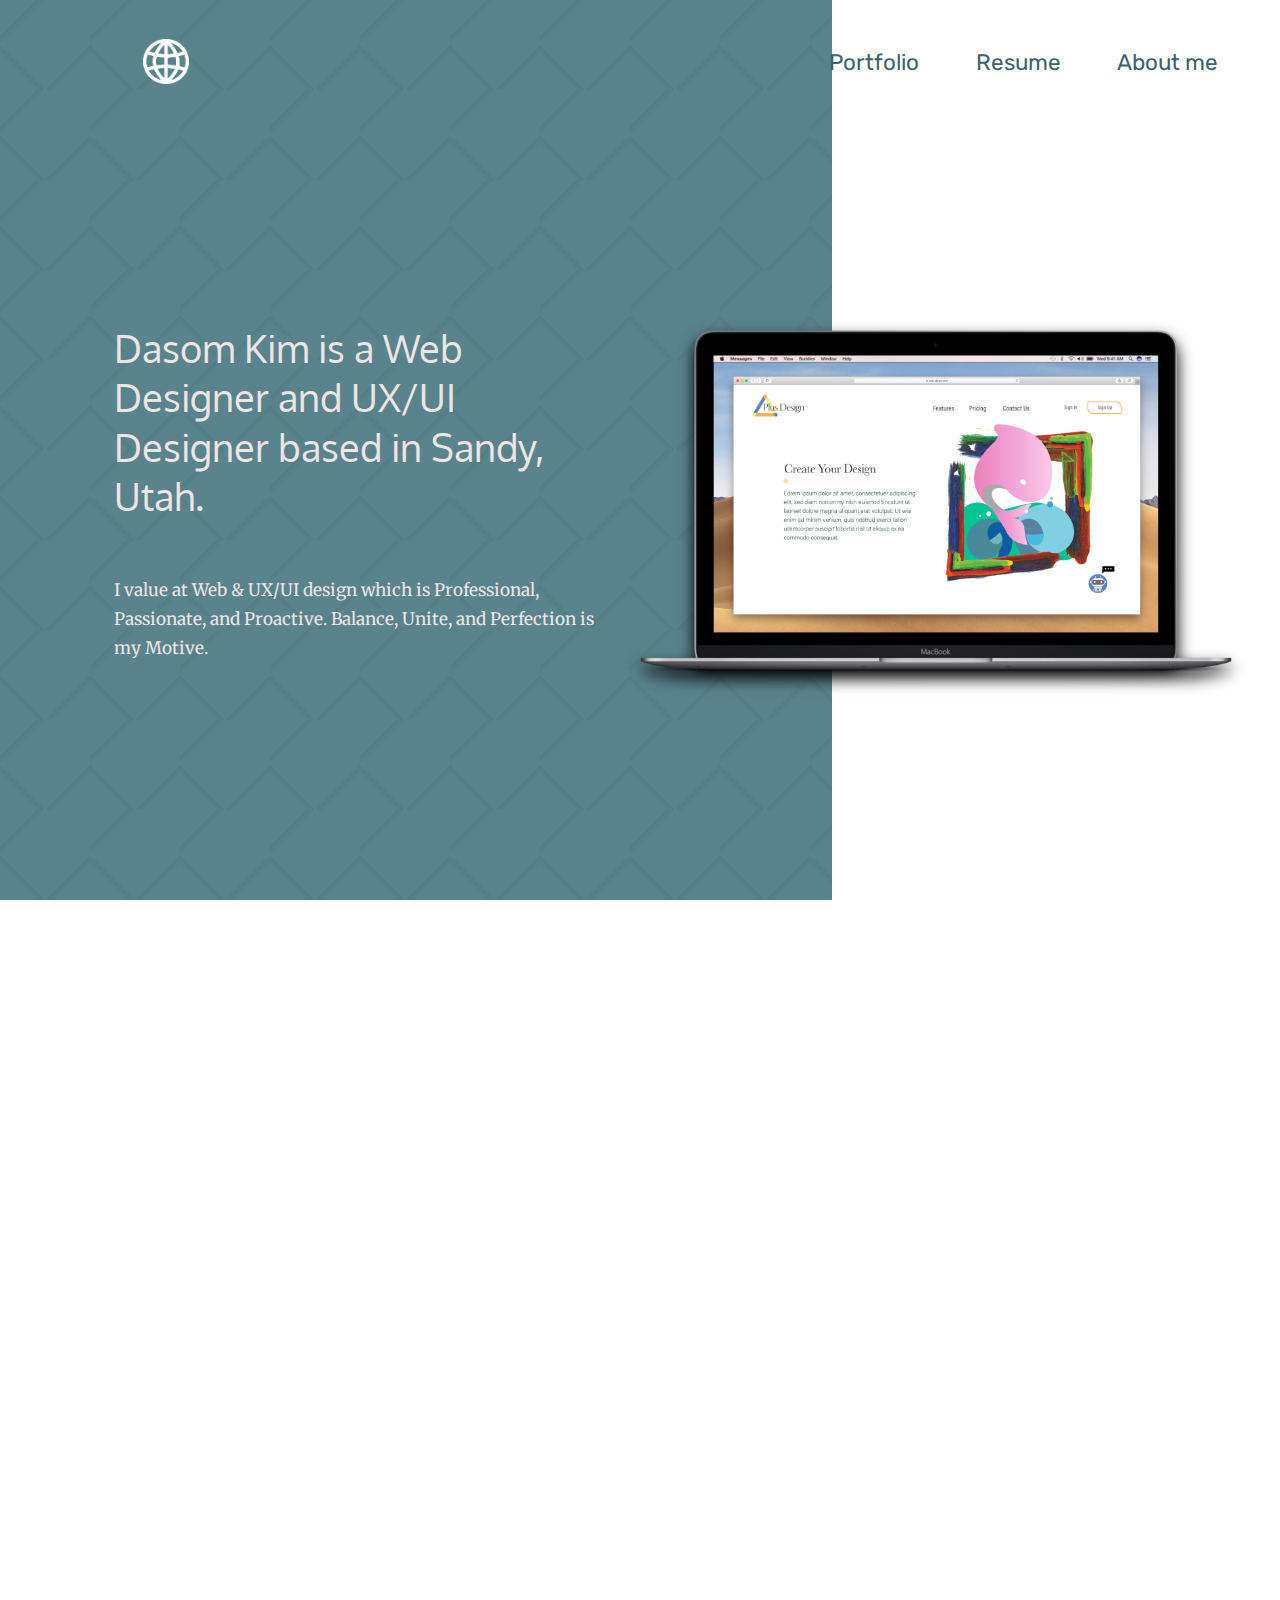
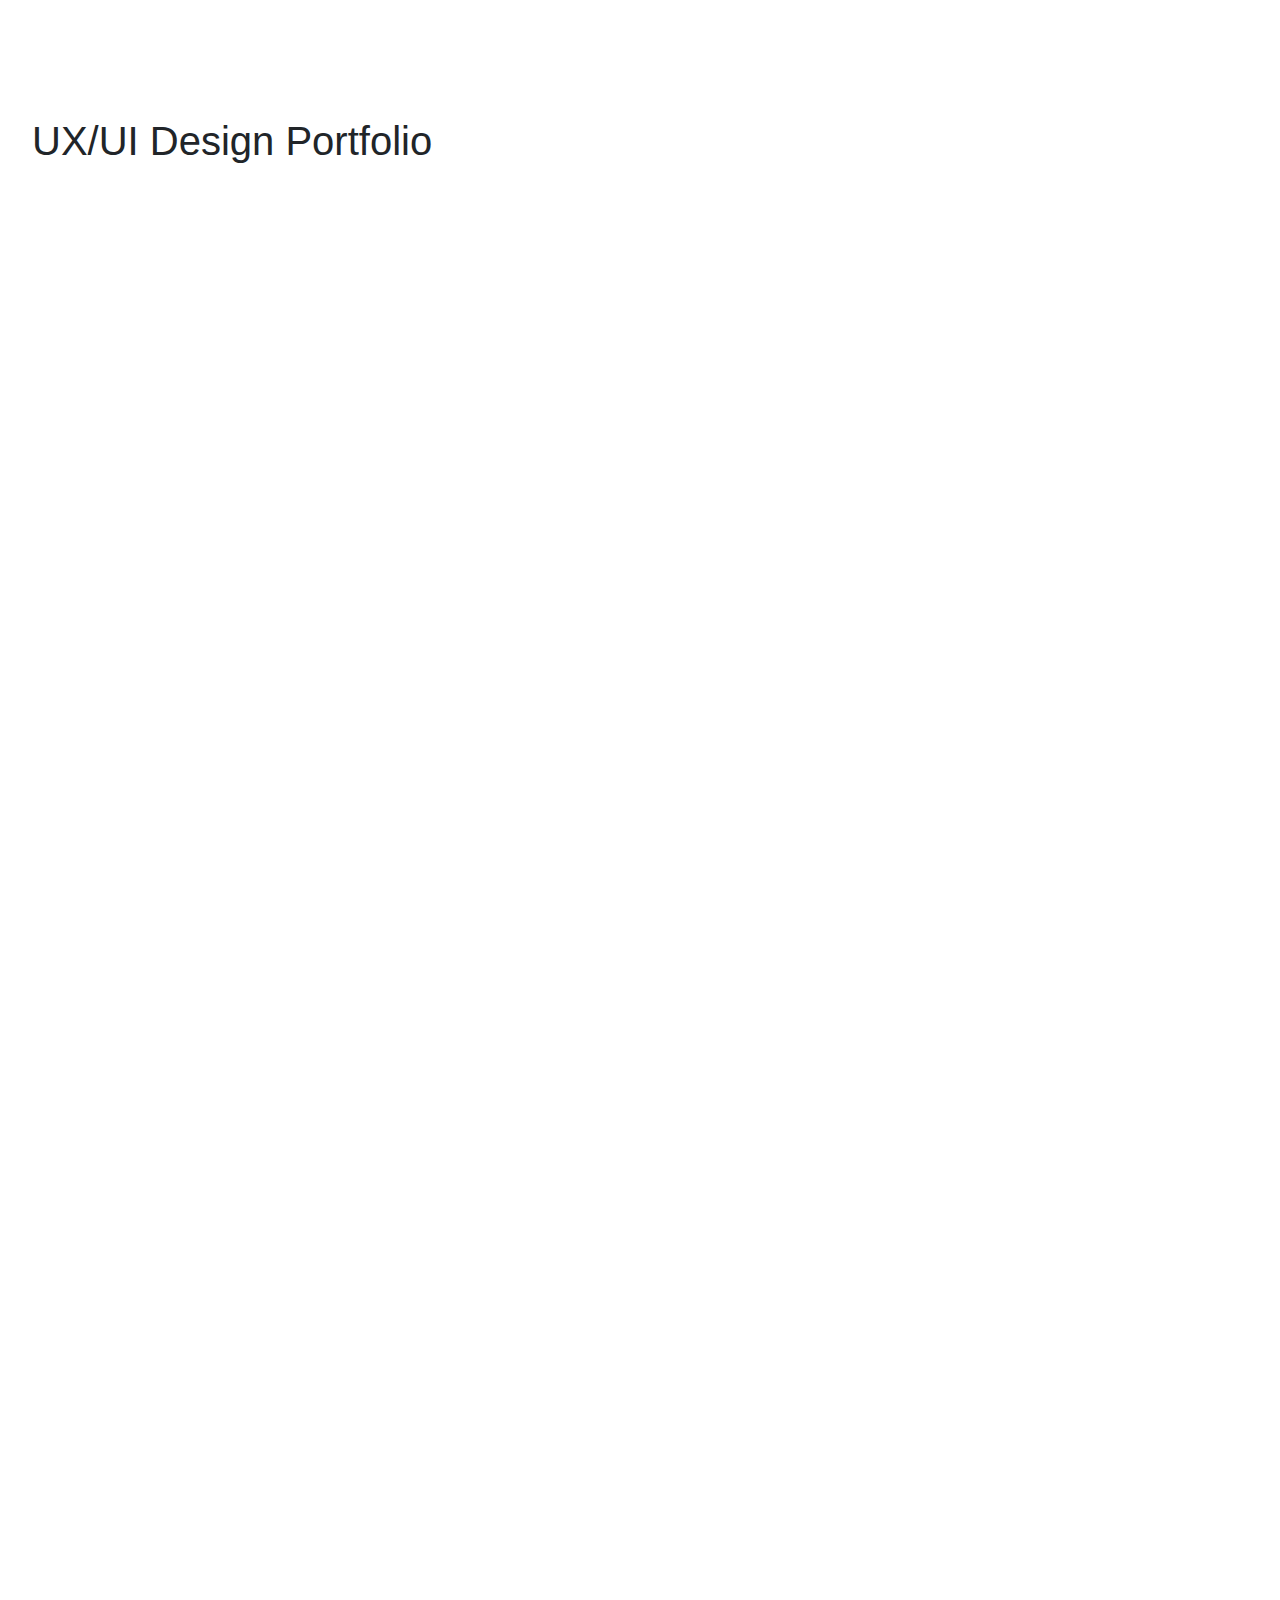
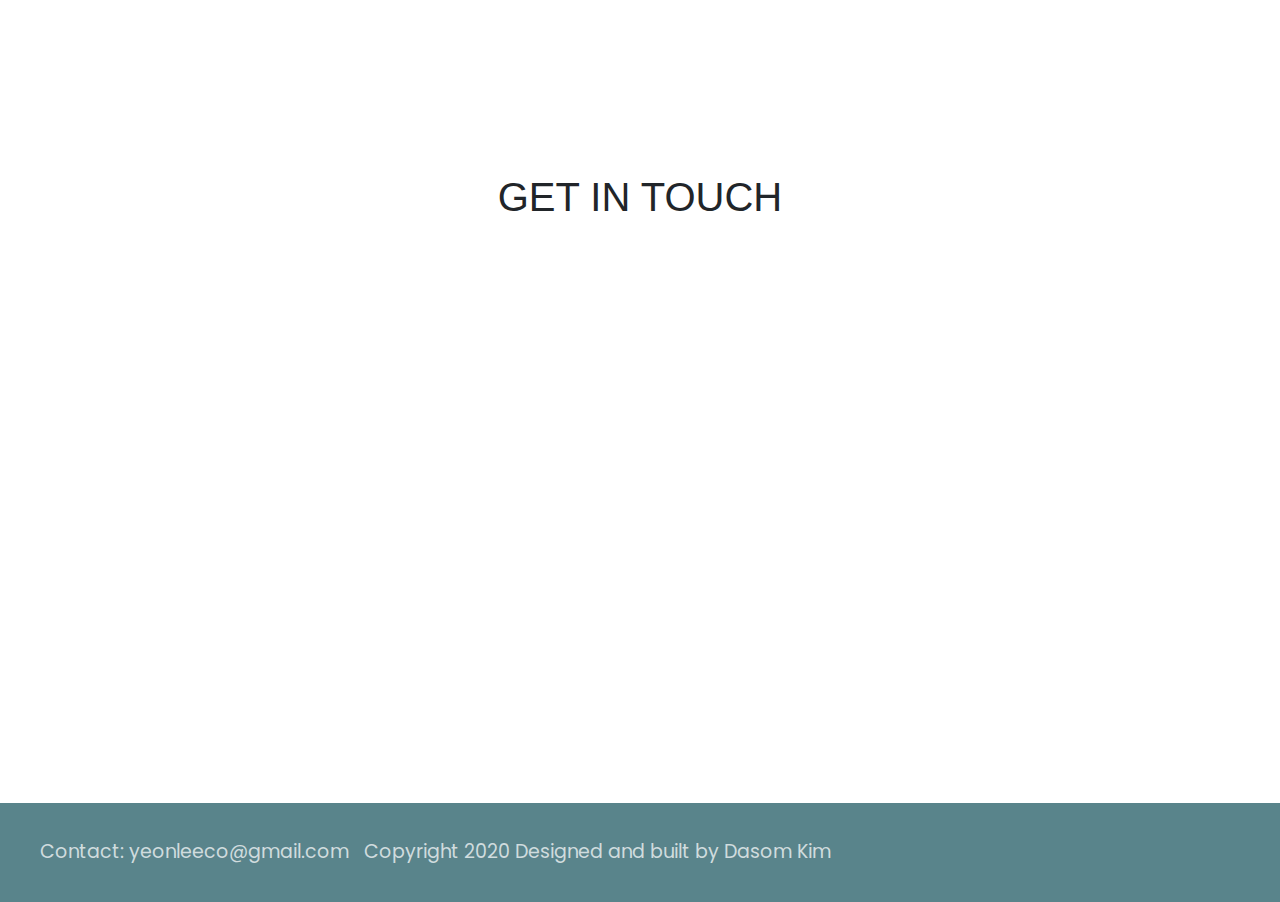
==== index.html @ 29799e65 "First Commit" ====
<!DOCTYPE html>
<html lang="en">

<head>
    <meta charset="UTF-8">
    <meta name="viewport" content="width=device-width, initial-scale=1.0">
    <meta name="author" content="Dasom Kim">
    <meta name="description" content="Dasom Kim's Portfolio Site">
    <title>UX/UI Dasom Kim</title>
    <link rel="stylesheet" href="https://stackpath.bootstrapcdn.com/bootstrap/4.5.2/css/bootstrap.min.css"
        integrity="sha384-JcKb8q3iqJ61gNV9KGb8thSsNjpSL0n8PARn9HuZOnIxN0hoP+VmmDGMN5t9UJ0Z" crossorigin="anonymous">
    <link href="/index.css" rel="stylesheet" media="screen" type="text/css">
    <link rel="stylesheet" href="https://unpkg.com/aos@next/dist/aos.css" />
</head>

<body>
    <header>
        <div class="container">
            <a class="navbar-brand hover-animation" href="/index.html">
                <img src="/images/logo.png" alt="logo" height="45" width="46" class="logo-front" />
                <img src="/images/logo2.png" alt="back logo" height="45" width="69" class="logo-back" /></a>
        </div>

        <nav class="navbar navbar-expand-lg">
            <ul>
                <li class="nav-item"><a class="nav-link" href="#project">Portfolio</a></li>
                <li class="nav-item"><a class="nav-link" href="/resume.html">Resume</a></li>
                <li class="nav-item"><a class="nav-link" href="#about_me">About me</a></li>
            </ul>
        </nav> 

    </header>
    <section class="presentation">
        <div class="introuction">
            <div class="intro-text">
                <h1>Dasom Kim is a Web Designer and UX/UI Designer based in Sandy, Utah.</h1>
                <p>I value at Web & UX/UI design which is Professional, Passionate, and Proactive.
                    Balance, Unite, and Perfection is my Motive. </p>
            </div>
        </div>
        <div class="image-box">
            <div class="content">
                <img src="images/final2.png" alt="UI image" class="computer_image" /></div>
        </div>

    </section>

    <div id="background"></div>

    <section id="about_me" data-aos="fade-down">
        <div class="dasom_image">
            <img src="/images/brushimage.png" alt="dasom illustrator" />
        </div>

        <div class="intro_self">
            <h1>THIS IS DASOM KIM</h1>

            <p>
                To shortly introduce myself, I am a skilled and results-driven individual
                who is able to function well in fastpace and deadline-driven environments.
                I have had the opportunities to create various designs such as magazine,
                book cover, icon set, app layout (UI Design), etc., and I have done my best
                to make all designs creative and innovative.<br><br>
                I am adept at working with all
                Adobe software tools, Illustrator, Photoshop, InDesign, XD, and Animate.
                On top of my experience, I worked as a UI Designer in the team which
                creates outdoor apps, and created an app design prototype to provide
                them with a design layout.
            </p>
        </div>
    </section>

    <div id="project">
        <h1>UX/UI Design Portfolio</h1>
        <section class="card" data-aos="fade-right">
            <img src="images/plant.png" alt="eco friendly" />
            <div>
                <h3>ECO FRIENDLY</h3>
                <p>Lorem ipsum dolor sit amet, consectetur adipiscing elit, sed do eiusmod tempor incididunt ut labore et dolore magna aliqua. Ut enim ad minim veniam, quis nostrud exercitation ullamco laboris nisi ut aliquip ex ea commodo consequat. Duis aute irure dolor in reprehenderit in voluptate velit esse cillum dolore eu fugiat nulla pariatur. Excepteur sint occaecat cupidatat non proident, sunt in culpa qui officia deserunt mollit anim id est laborum.</p>
                <a href="#" class="btn">See more</a>
            </div>
        </section>

        <section class="card" data-aos="fade-left">
            <img src="images/dolphine.png" alt="dolphine" />
            <div>
                <h3>Creative Project</h3>
                <p>Lorem ipsum dolor sit amet, consectetur adipiscing elit, sed do eiusmod tempor incididunt ut labore et dolore magna aliqua. Ut enim ad minim veniam, quis nostrud exercitation ullamco laboris nisi ut aliquip ex ea commodo consequat. Duis aute irure dolor in reprehenderit in voluptate velit esse cillum dolore eu fugiat nulla pariatur. Excepteur sint occaecat cupidatat non proident, sunt in culpa qui officia deserunt mollit anim id est laborum.</p>
                <a href="#" class="btn">See more</a>
            </div>
        </section>

        <section class="card" data-aos="fade-right">
            <img src="images/house.png" alt="house" />
            <div>
                <h3>Real Estate App Project</h3>
                <p>Lorem ipsum dolor sit amet, consectetur adipiscing elit, sed do eiusmod tempor incididunt ut labore et dolore magna aliqua. Ut enim ad minim veniam, quis nostrud exercitation ullamco laboris nisi ut aliquip ex ea commodo consequat. Duis aute irure dolor in reprehenderit in voluptate velit esse cillum dolore eu fugiat nulla pariatur. Excepteur sint occaecat cupidatat non proident, sunt in culpa qui officia deserunt mollit anim id est laborum.</p>
                <a href="#" class="btn">See more</a>
            </div>
        </section>
    </div>


    <section class="contact">
        <h1>GET IN TOUCH</h1>
    </section>






    <footer>
        <span>Contact: yeonleeco@gmail.com</span>
        <span>Copyright 2020 Designed and built by Dasom Kim</span>
    </footer>




    <!-- JS, Popper.js, and jQuery -->
    <script src="https://code.jquery.com/jquery-3.5.1.slim.min.js"
        integrity="sha384-DfXdz2htPH0lsSSs5nCTpuj/zy4C+OGpamoFVy38MVBnE+IbbVYUew+OrCXaRkfj" crossorigin="anonymous">
    </script>
    <script src="https://cdn.jsdelivr.net/npm/popper.js@1.16.1/dist/umd/popper.min.js"
        integrity="sha384-9/reFTGAW83EW2RDu2S0VKaIzap3H66lZH81PoYlFhbGU+6BZp6G7niu735Sk7lN" crossorigin="anonymous">
    </script>
    <script src="https://stackpath.bootstrapcdn.com/bootstrap/4.5.2/js/bootstrap.min.js"
        integrity="sha384-B4gt1jrGC7Jh4AgTPSdUtOBvfO8shuf57BaghqFfPlYxofvL8/KUEfYiJOMMV+rV" crossorigin="anonymous">
    </script>
    <script src="index.js">
    </script>
    <script src="https://unpkg.com/aos@next/dist/aos.js"></script>
    <script>
        AOS.init({
            offset: 300,
            duration: 1000
        });
    </script>
</body>

</html>
---- index.css ----
@import url('https://fonts.googleapis.com/css2?family=Rubik:wght@800&display=swap');
@import url('https://fonts.googleapis.com/css2?family=Poppins:wght@200&display=swap');
@import url('https://fonts.googleapis.com/css2?family=Merriweather:wght@300&display=swap');
@import url('https://fonts.googleapis.com/css2?family=Oxygen:wght@700&display=swap');
* {
    margin: 0;
    padding: 0;
    border: 0;
}

html {
    scroll-behavior: smooth;
  }

body {
    background-color: white;
}

#background {
    position: absolute;
    top: 0px;
    left: 0px;
    width: 65%;
    height: 100vh;
    background-color: #59848B;
    z-index: -1;
    background-image: linear-gradient(45deg, transparent 20%, rgba(0, 0, 0, 0.055) 25%, transparent 25%), 
    linear-gradient(-45deg, transparent 20%, rgba(0, 0, 0, 0.055) 25%, transparent 25%), 
    linear-gradient(-45deg, transparent 75%, rgba(0, 0, 0, 0.055) 80%, transparent 0);
    background-size: 90px 90px, 90px 90px;
}

/*#59848B;*/

/*nav*/
nav {
    float: right;
    margin: 20px;
    margin-top: 20px;
}


li {
    list-style-type: none;
    display: inline-block;
    font-family: 'Rubik', sans-serif;
    font-size: 1.4em;
    padding: 10px;
}

a:link,
a:visited,
a:active {
    color: #406268;
}

a:hover {
    color: #5ea4af;
}




/*logo animation*/
.container {
    perspective: 1;
    position: absolute;
    margin-left: 10vw;
    margin-top: 3.5vh;
}

.container:hover .hover-animation {
    transform: rotateY(180deg);
}

.hover-animation {
    transition: 1s;
    transform-style: preserve-3d;
    position: relative;
}

.logo-front,
.logo-back {
    backface-visibility: hidden;
    position: absolute;
    top: 0;
    left: 0;
}

.logo-front {
    background: no-repeat center;
    z-index: 2;
}

.logo-back {
    background: no-repeat center;
    transform: rotateY(180deg);
    left: -60px;
}

/*logo animation end*/
/*nav*/

 .presentation {
     display: flex;
     width: 90%;
     margin: auto;
     min-height: 80vh;
     align-items: center;
 }

 .introduction {
     flex: 1;
 }

 .intro-text h1 {
     font-size: 4.5vh;
     color: rgb(236, 229, 229);
     font-family: 'Oxygen', sans-serif;
     line-height: 1.5;
     animation: drop 0.5s ease;
     position: relative;
     left: 10vh;
    }

 .intro-text p {
     margin-top: 55px;
     font-size: 2.1vh;
     color: rgb(236, 229, 229);
     font-family: 'Merriweather', serif;
     line-height: 2.3;
     animation: drop 1.7s ease;
     position: relative;
     left: 10vh;
 }
 
 .content {
     flex: 1;
 }

 .content img {
     height: 65vh;
     filter: drop-shadow(0px 8px 8px black);
     animation: drop 2s ease;
     right: -8vh;
     position: relative;
     z-index: 2;
 }

 @keyframes drop {
     0% {
         opacity: 0;
         transform: translateY(-18px);
     }

     100% {
         opacity: 1;
         transform: translateY(0px);
     }
 }


/* about me section */
#about_me {
    display: flex;
    width: 85%;
    margin: auto;
    min-height: 70vh;
    align-items: center;
    position: relative;
    top: 8vh;
}

#about_me img {
    height: 50vh;
    position: relative;
    left: 5vh;
    margin-top: 10vh;
}

.intro_self {
    position: relative;
    left: 10vh;
    top: 55px;
}

.intro_self p {
    width: 70%;
    font-size: 1.4em;
}



/*Project Section*/
#project {
    position: relative;
    top: 25vh;
    margin: auto;
    overflow: auto;
    max-width: 1300px;
    padding: 0 2rem;
}

#project h1 {
    padding-bottom: 55px;
}

.card {
    display: grid;
    grid-template-columns: repeat(2, 1fr);
    margin-bottom: 3rem;
    background-color: white;
    border-style: none;
    box-shadow: 5px 8px 10px rgba(0, 0, 0, 0.171);
}

.card img {
    width: 100%;
}

.card h3 {
    margin-bottom: 2rem;
}

.card > div {
    padding: 2rem;
    text-align: center;
    margin-top: 55px;
}


.card:nth-child(odd) img {
    order: 2;
}

.btn {
    display: inline-block;
    background: #59848B;
    color: white;
    padding: 0.8rem 1.8rem;
    margin-top: 2rem;
    border-radius: 25px;
}

.btn:hover {
    opacity: 0.5;
    transition: .8s ease;
    color: white;
}

.btn:visited, .btn:active, .btn:link {
    color: white;
}


/*contact section*/
.contact {
    position: relative;
    top: 35vh;
    height: 80vh;
}

.contact h1 {
    text-align: center;
    
}


/*footer*/


footer {
    color: rgba(255, 255, 255, 0.726);
    padding: 35px;
    font-family: 'Poppins', sans-serif;
    font-size: 19px;
    width: 100%;
    background-color: #59848B;
    clear: both;
    margin-top: 25vh;
}

footer span {
    padding: 5px;
}









@media screen and (max-width: 820px) {
    .card {
        display: block;
    }
}




@media screen and (max-width: 1400px) and (min-width: 1350px)  {

    .content img {
        height: 50vh;
        right: -6.5vh;
    }
}

@media screen and (max-width: 1349px) and (min-width: 1025px)  {

    .intro-text h1 {
        font-size: 4.2vh;
        line-height: 1.3;
        left: 5.5vh;
       }
   
    .intro-text p {
        font-size: 1.9vh;
        line-height: 1.7;
        left: 5.5vh;
    }

    .content img {
        height: 45vh;
        right: -5.5vh;
    }
}

@media screen and (max-width: 1110px) {
    #background {
        width: 100%;
        height: 110vh;
    }

    a:link,
    a:visited,
    a:active {
        color: white;
}

#about_me {
    flex-direction: column;
    text-align: center;
    position: relative;
    top: 20vh;
}

#about_me img {
    left: 0;
    margin-top: 0;
}

.intro_self {
    left: 0;
    top: 0;
}

.intro_self p {
    width: 100%;
}

}



@media screen and (max-width: 1024px ) {
    .presentation {
        flex-direction: column;
    }
    .introuction {
        margin-top: 5vh;
        text-align: center;
    }
    .intro-text h1 {
        font-size: 35px;
        left: 0;
    }
    .intro-text p {
        font-size: 18px;
        left: 0;
    }

    .content img {
        height: 60vh;
        right: 0;
    }
 

    footer {
        text-align: center;
    }


}
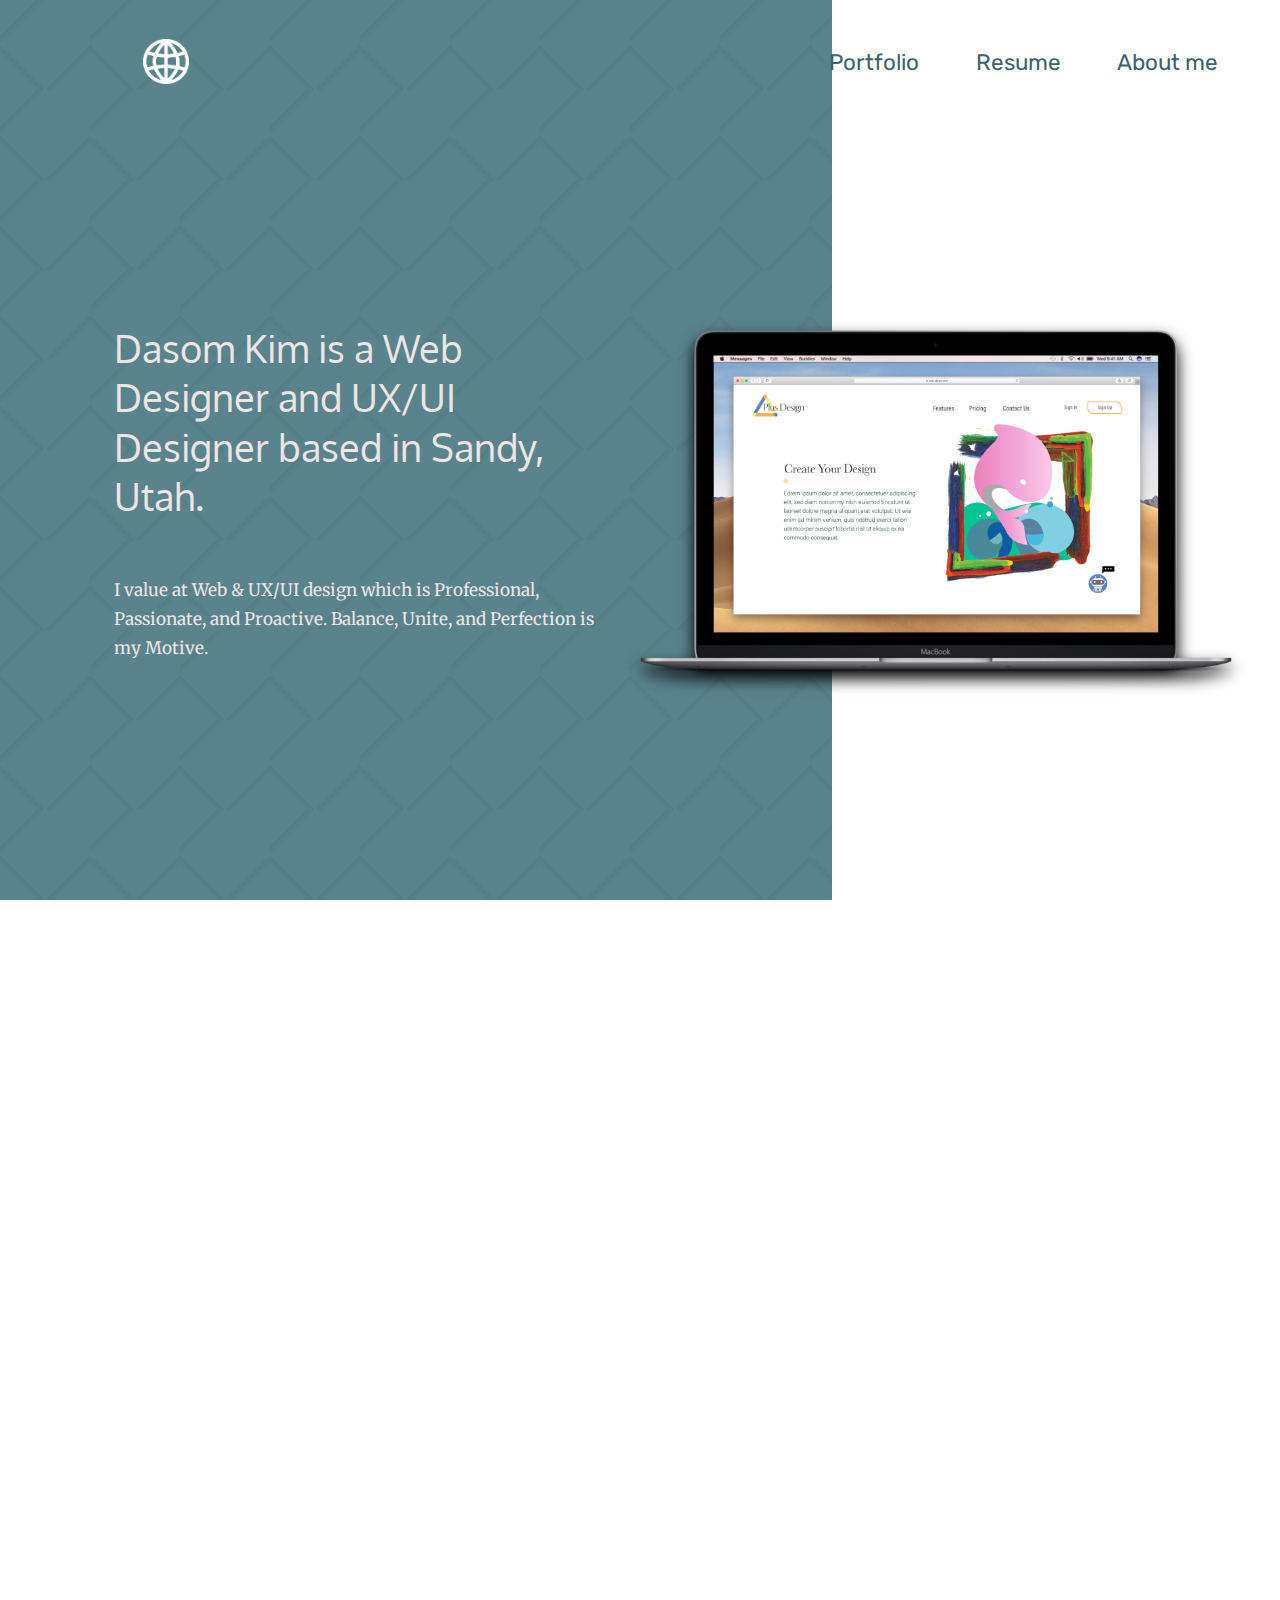
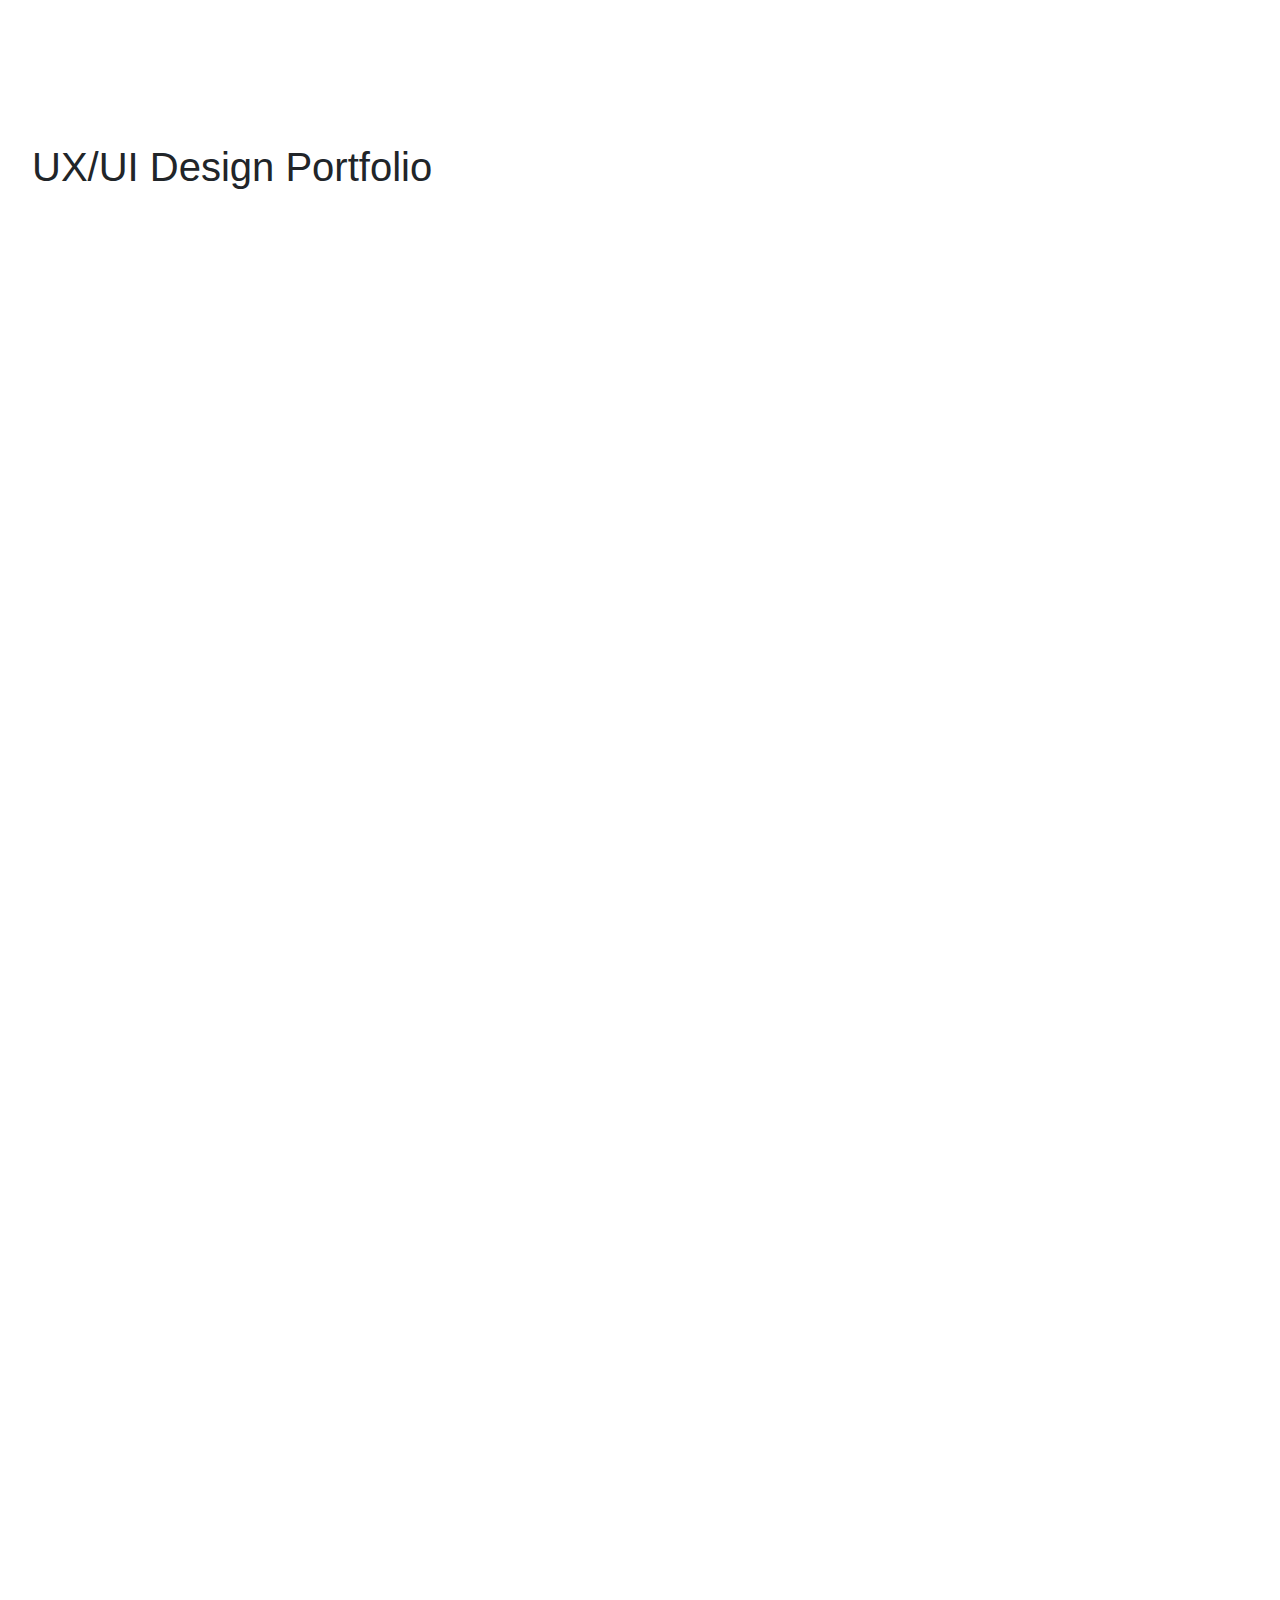
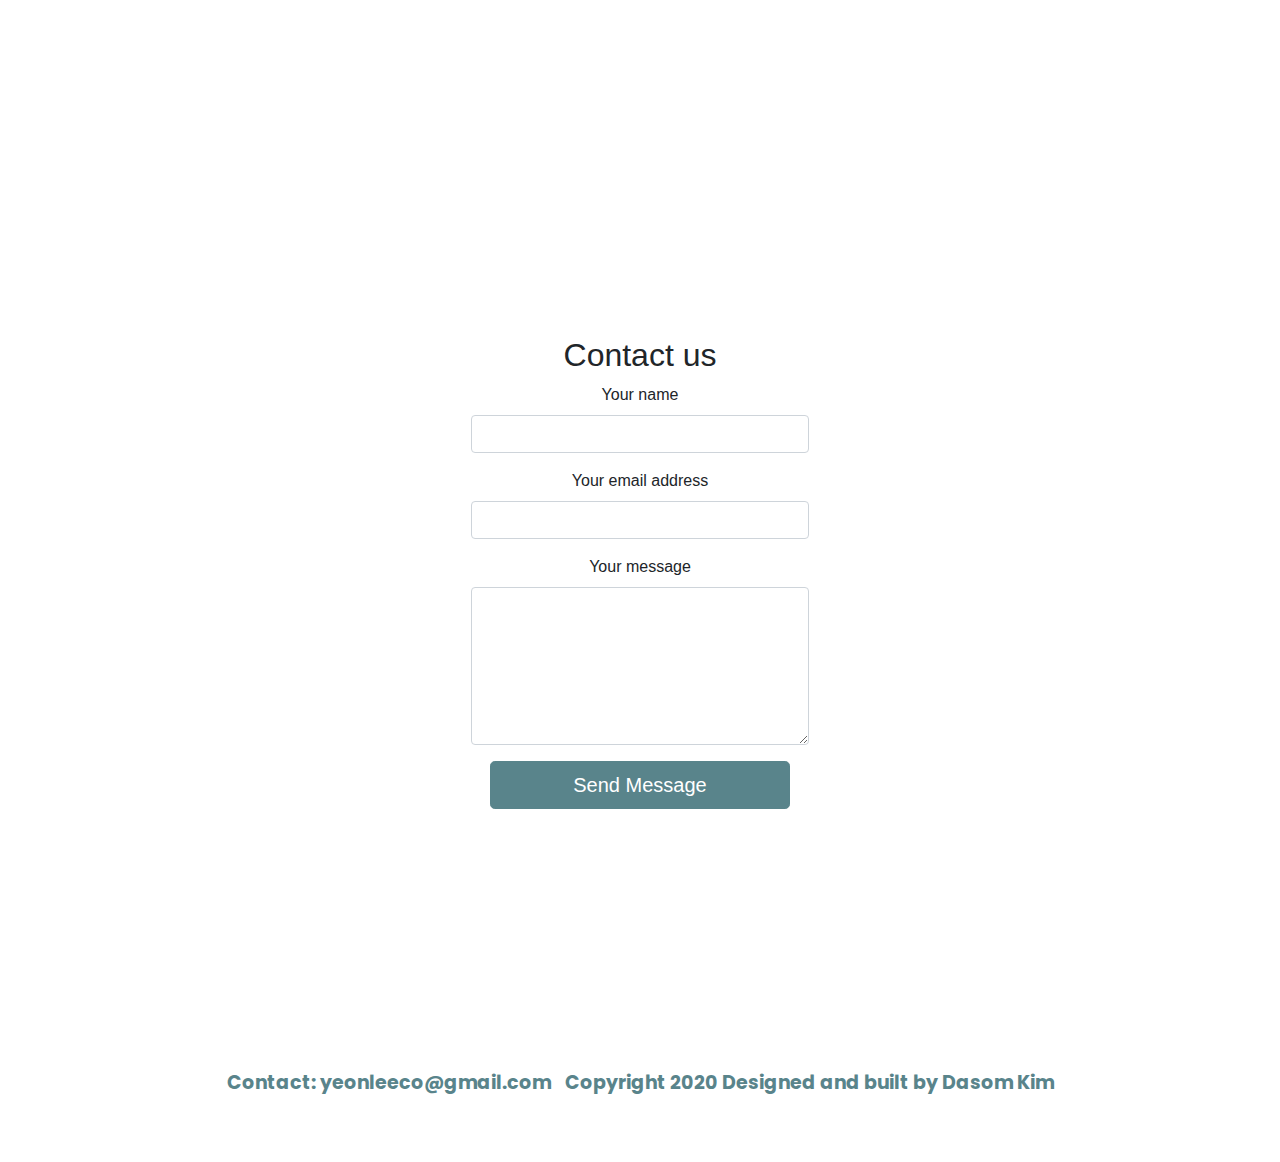
==== commit 0b4ad67f: "Gallery" ====
--- a/index.html
+++ b/index.html
@@ -9,16 +9,16 @@
     <title>UX/UI Dasom Kim</title>
     <link rel="stylesheet" href="https://stackpath.bootstrapcdn.com/bootstrap/4.5.2/css/bootstrap.min.css"
         integrity="sha384-JcKb8q3iqJ61gNV9KGb8thSsNjpSL0n8PARn9HuZOnIxN0hoP+VmmDGMN5t9UJ0Z" crossorigin="anonymous">
-    <link href="/index.css" rel="stylesheet" media="screen" type="text/css">
+    <link href="index.css" rel="stylesheet" media="screen" type="text/css">
     <link rel="stylesheet" href="https://unpkg.com/aos@next/dist/aos.css" />
 </head>
 
 <body>
     <header>
         <div class="container">
-            <a class="navbar-brand hover-animation" href="/index.html">
-                <img src="/images/logo.png" alt="logo" height="45" width="46" class="logo-front" />
-                <img src="/images/logo2.png" alt="back logo" height="45" width="69" class="logo-back" /></a>
+            <a class="navbar-brand hover-animation" href="index.html">
+                <img src="images/logo.png" alt="logo" height="45" width="46" class="logo-front" />
+                <img src="images/logo2.png" alt="back logo" height="45" width="69" class="logo-back" /></a>
         </div>
 
         <nav class="navbar navbar-expand-lg">
@@ -49,7 +49,7 @@
 
     <section id="about_me" data-aos="fade-down">
         <div class="dasom_image">
-            <img src="/images/brushimage.png" alt="dasom illustrator" />
+            <img src="images/brushimage.png" alt="dasom illustrator" />
         </div>
 
         <div class="intro_self">
@@ -72,40 +72,80 @@
 
     <div id="project">
         <h1>UX/UI Design Portfolio</h1>
-        <section class="card" data-aos="fade-right">
-            <img src="images/plant.png" alt="eco friendly" />
+        <section class="card card1" data-aos="fade-right">
+            <img src="images/mockupFirst.png" alt="real estate">
             <div>
-                <h3>ECO FRIENDLY</h3>
-                <p>Lorem ipsum dolor sit amet, consectetur adipiscing elit, sed do eiusmod tempor incididunt ut labore et dolore magna aliqua. Ut enim ad minim veniam, quis nostrud exercitation ullamco laboris nisi ut aliquip ex ea commodo consequat. Duis aute irure dolor in reprehenderit in voluptate velit esse cillum dolore eu fugiat nulla pariatur. Excepteur sint occaecat cupidatat non proident, sunt in culpa qui officia deserunt mollit anim id est laborum.</p>
-                <a href="#" class="btn">See more</a>
+                <h3>Real Estate App</h3>
+                <ul>
+                   <li>User Interface Design of House Rental App.</li><br>
+                   <li>Mobile Platform: iOS</li>
+                   <li>Includes icon set, home, search, bookmark, message, and account page. </li>
+                   <li><b>Adobe XD, Illustrator, Photoshop</b></li>
+                </ul>
+                <a href="/pages/realEstate.html" class="btn">See more</a>
             </div>
         </section>
 
         <section class="card" data-aos="fade-left">
             <img src="images/dolphine.png" alt="dolphine" />
             <div>
-                <h3>Creative Project</h3>
-                <p>Lorem ipsum dolor sit amet, consectetur adipiscing elit, sed do eiusmod tempor incididunt ut labore et dolore magna aliqua. Ut enim ad minim veniam, quis nostrud exercitation ullamco laboris nisi ut aliquip ex ea commodo consequat. Duis aute irure dolor in reprehenderit in voluptate velit esse cillum dolore eu fugiat nulla pariatur. Excepteur sint occaecat cupidatat non proident, sunt in culpa qui officia deserunt mollit anim id est laborum.</p>
-                <a href="#" class="btn">See more</a>
+                <h3>Creative Software Website</h3>
+                <ul>
+                    <li>User Interface Design of Design software Website.</li>
+                    <li>Website Platform</li>
+                    <li>Includes Home, Chatbot Design, Features, and Pricing page</li>
+                    <li><b>Adobe XD, Illustrator</b></li>
+
+                </ul>
+                <a href="/pages/" class="btn">See more</a>
             </div>
         </section>
 
         <section class="card" data-aos="fade-right">
-            <img src="images/house.png" alt="house" />
+            <img src="images/graphicDesign/glass planet.png" alt="Gallery" />
             <div>
-                <h3>Real Estate App Project</h3>
-                <p>Lorem ipsum dolor sit amet, consectetur adipiscing elit, sed do eiusmod tempor incididunt ut labore et dolore magna aliqua. Ut enim ad minim veniam, quis nostrud exercitation ullamco laboris nisi ut aliquip ex ea commodo consequat. Duis aute irure dolor in reprehenderit in voluptate velit esse cillum dolore eu fugiat nulla pariatur. Excepteur sint occaecat cupidatat non proident, sunt in culpa qui officia deserunt mollit anim id est laborum.</p>
-                <a href="#" class="btn">See more</a>
+                <h3>Graphic Design Gallery</h3>
+                <ul>
+                    <li>Graphic Design works made in Adobe Illustrator and Photoshop.</li>
+                </ul>
+                <a href="/pages/gallery.html" class="btn">See more</a>
             </div>
         </section>
     </div>
 
+    <div class="fcf-body">
 
-    <section class="contact">
-        <h1>GET IN TOUCH</h1>
-    </section>
-
-
+        <div id="fcf-form">
+        <h2>Contact us</h2>
+    
+        <form id="fcf-form-id" class="fcf-form-class" method="post" action="contact-form-process.php">
+            
+            <div class="fcf-form-group">
+                <label for="Name" class="fcf-label">Your name</label>
+                <div class="fcf-input-group">
+                    <input type="text" id="Name" name="Name" class="fcf-form-control" required>
+                </div>
+            </div>
+    
+            <div class="fcf-form-group">
+                <label for="Email" class="fcf-label">Your email address</label>
+                <div class="fcf-input-group">
+                    <input type="email" id="Email" name="Email" class="fcf-form-control" required>
+                </div>
+            </div>
+    
+            <div class="fcf-form-group">
+                <label for="Message" class="fcf-label">Your message</label>
+                <div class="fcf-input-group">
+                    <textarea id="Message" name="Message" class="fcf-form-control" rows="6" maxlength="3000" required></textarea>
+                </div>
+            </div>
+    
+            <div class="fcf-form-group">
+                <button type="submit" id="fcf-button" class="fcf-btn fcf-btn-primary fcf-btn-lg fcf-btn-block">Send Message</button>
+            </div>  
+        </form>
+        </div>
 
 
 
--- a/index.css
+++ b/index.css
@@ -2,6 +2,9 @@
 @import url('https://fonts.googleapis.com/css2?family=Poppins:wght@200&display=swap');
 @import url('https://fonts.googleapis.com/css2?family=Merriweather:wght@300&display=swap');
 @import url('https://fonts.googleapis.com/css2?family=Oxygen:wght@700&display=swap');
+@import url('https://fonts.googleapis.com/css2?family=Montserrat&display=swap');
+
+
 * {
     margin: 0;
     padding: 0;
@@ -187,6 +190,7 @@
 .intro_self p {
     width: 70%;
     font-size: 1.4em;
+    margin-top: 55px;
 }
 
 
@@ -218,6 +222,7 @@
     width: 100%;
 }
 
+
 .card h3 {
     margin-bottom: 2rem;
 }
@@ -228,9 +233,18 @@
     margin-top: 55px;
 }
 
-
 .card:nth-child(odd) img {
     order: 2;
+}
+
+.card:nth-child(even) img {
+    width: 70%;
+    margin-left: 8vw;
+}
+
+.card li {
+    font-family: 'Montserrat', sans-serif;
+    font-size: 1.1em;
 }
 
 .btn {
@@ -254,28 +268,178 @@
 
 
 /*contact section*/
-.contact {
-    position: relative;
-    top: 35vh;
-    height: 80vh;
-}
-
-.contact h1 {
+
+#fcf-form {
+    display:block;
+}
+
+.fcf-body {
+    margin: 0 auto;
+    font-family: -apple-system, Arial, sans-serif;
+    font-size: 1rem;
+    font-weight: 400;
+    line-height: 1.5;
+    color: #212529;
     text-align: center;
-    
-}
-
-
+    background-color: #fff;
+    padding: 30px;
+    border-radius: 0.25rem;
+    max-width: 80%;
+    margin-top: 35vh;
+}
+
+.fcf-form-group {
+    margin-bottom: 1rem;
+}
+
+.fcf-input-group {
+    position: relative;
+    display: -ms-flexbox;
+    display: flex;
+    -ms-flex-wrap: wrap;
+    flex-wrap: wrap;
+    -ms-flex-align: stretch;
+    align-items: stretch;
+    width: 35%;
+    margin: 0 auto;
+}
+
+.fcf-form-control {
+    display: block;
+    width: 100%;
+    height: calc(1.5em + 0.75rem + 2px);
+    padding: 0.375rem 0.75rem;
+    font-size: 1rem;
+    font-weight: 400;
+    line-height: 1.5;
+    color: #495057;
+    background-color: #fff;
+    background-clip: padding-box;
+    border: 1px solid #ced4da;
+    outline: none;
+    border-radius: 0.25rem;
+    transition: border-color 0.15s ease-in-out, box-shadow 0.15s ease-in-out;
+}
+
+.fcf-form-control:focus {
+    border: 1px solid #313131;
+}
+
+select.fcf-form-control[size], select.fcf-form-control[multiple] {
+    height: auto;
+}
+
+textarea.fcf-form-control {
+    font-family: -apple-system, Arial, sans-serif;
+    height: auto;
+}
+
+label.fcf-label {
+    display: inline-block;
+    margin-bottom: 0.5rem;
+}
+
+.fcf-credit {
+    padding-top: 10px;
+    font-size: 0.9rem;
+    color: #545b62;
+}
+
+.fcf-credit a {
+    color: #545b62;
+    text-decoration: underline;
+}
+
+.fcf-credit a:hover {
+    color: #3c656b;
+    text-decoration: underline;
+}
+
+.fcf-btn {
+    display: inline-block;
+    font-weight: 400;
+    color: #212529;
+    text-align: center;
+    vertical-align: middle;
+    cursor: pointer;
+    -webkit-user-select: none;
+    -moz-user-select: none;
+    -ms-user-select: none;
+    user-select: none;
+    background-color: transparent;
+    border: 1px solid transparent;
+    padding: 0.375rem 0.75rem;
+    font-size: 1rem;
+    line-height: 1.5;
+    border-radius: 0.25rem;
+    transition: color 0.15s ease-in-out, background-color 0.15s ease-in-out, border-color 0.15s ease-in-out, box-shadow 0.15s ease-in-out;
+    margin: 0 auto;
+}
+
+@media (prefers-reduced-motion: reduce) {
+    .fcf-btn {
+        transition: none;
+    }
+}
+
+.fcf-btn:hover {
+    color: #212529;
+    text-decoration: none;
+}
+
+.fcf-btn:focus, .fcf-btn.focus {
+    outline: 0;
+    box-shadow: 0 0 0 0.2rem rgba(0, 123, 255, 0.25);
+}
+
+.fcf-btn-primary {
+    color: #fff;
+    background-color:  #59848B;
+    border-color:  #59848B;
+}
+
+.fcf-btn-primary:hover {
+    color: #fff;
+    background-color: #3c656b;
+    border-color: #3c656b;
+}
+
+.fcf-btn-primary:focus, .fcf-btn-primary.focus {
+    color: #fff;
+    background-color: #59848B;
+    border-color: #59848B;
+    box-shadow: 0 0 0 0.2rem #59848B;
+}
+
+.fcf-btn-lg, .fcf-btn-group-lg>.fcf-btn {
+    padding: 0.5rem 1rem;
+    font-size: 1.25rem;
+    line-height: 1.5;
+    border-radius: 0.3rem;
+}
+
+.fcf-btn-block {
+    display: block;
+    width: 300px;
+}
+
+.fcf-btn-block+.fcf-btn-block {
+    margin-top: 0.5rem;
+}
+
+input[type="submit"].fcf-btn-block, input[type="reset"].fcf-btn-block, input[type="button"].fcf-btn-block {
+    width: 100%;
+}
 /*footer*/
 
 
 footer {
-    color: rgba(255, 255, 255, 0.726);
+    color: #59848B;
     padding: 35px;
     font-family: 'Poppins', sans-serif;
+    font-weight: bold;
     font-size: 19px;
     width: 100%;
-    background-color: #59848B;
     clear: both;
     margin-top: 25vh;
 }
@@ -283,6 +447,12 @@
 footer span {
     padding: 5px;
 }
+
+
+
+
+/*Real Estate*/
+
 
 
 
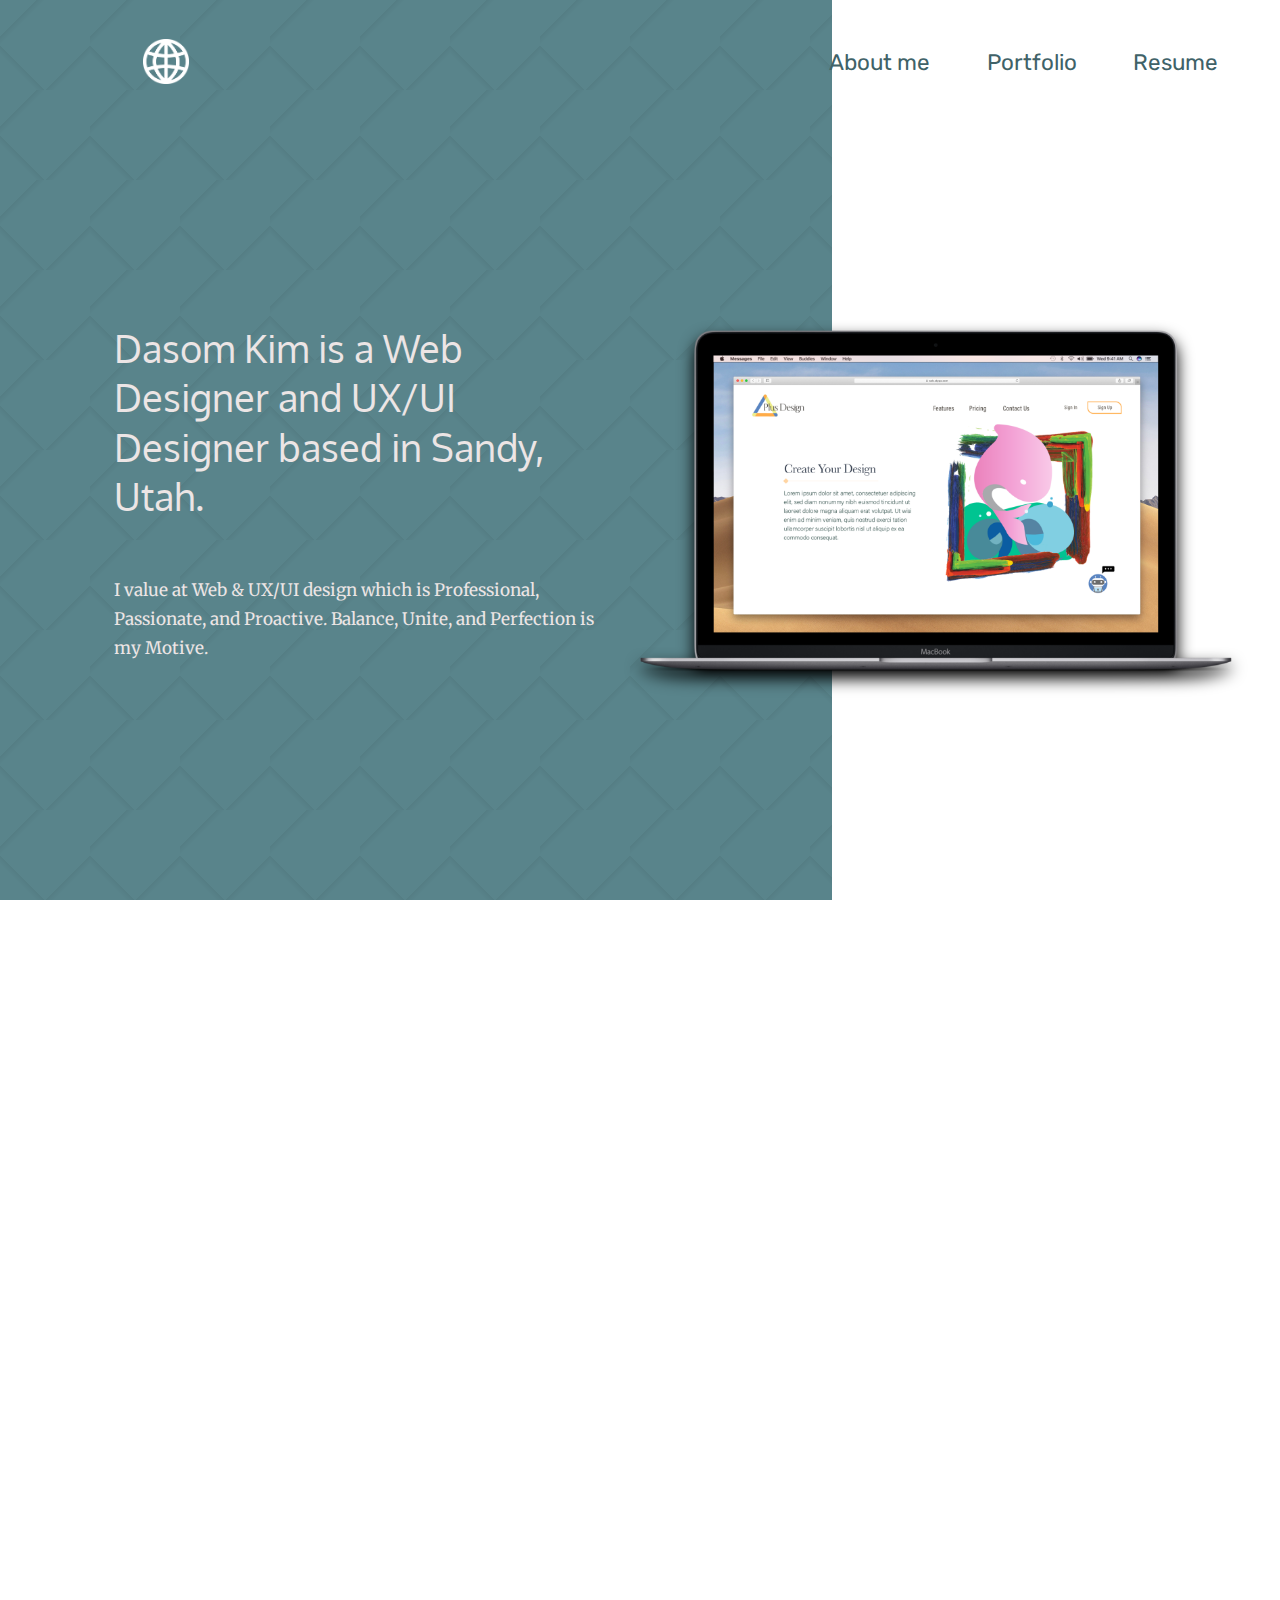
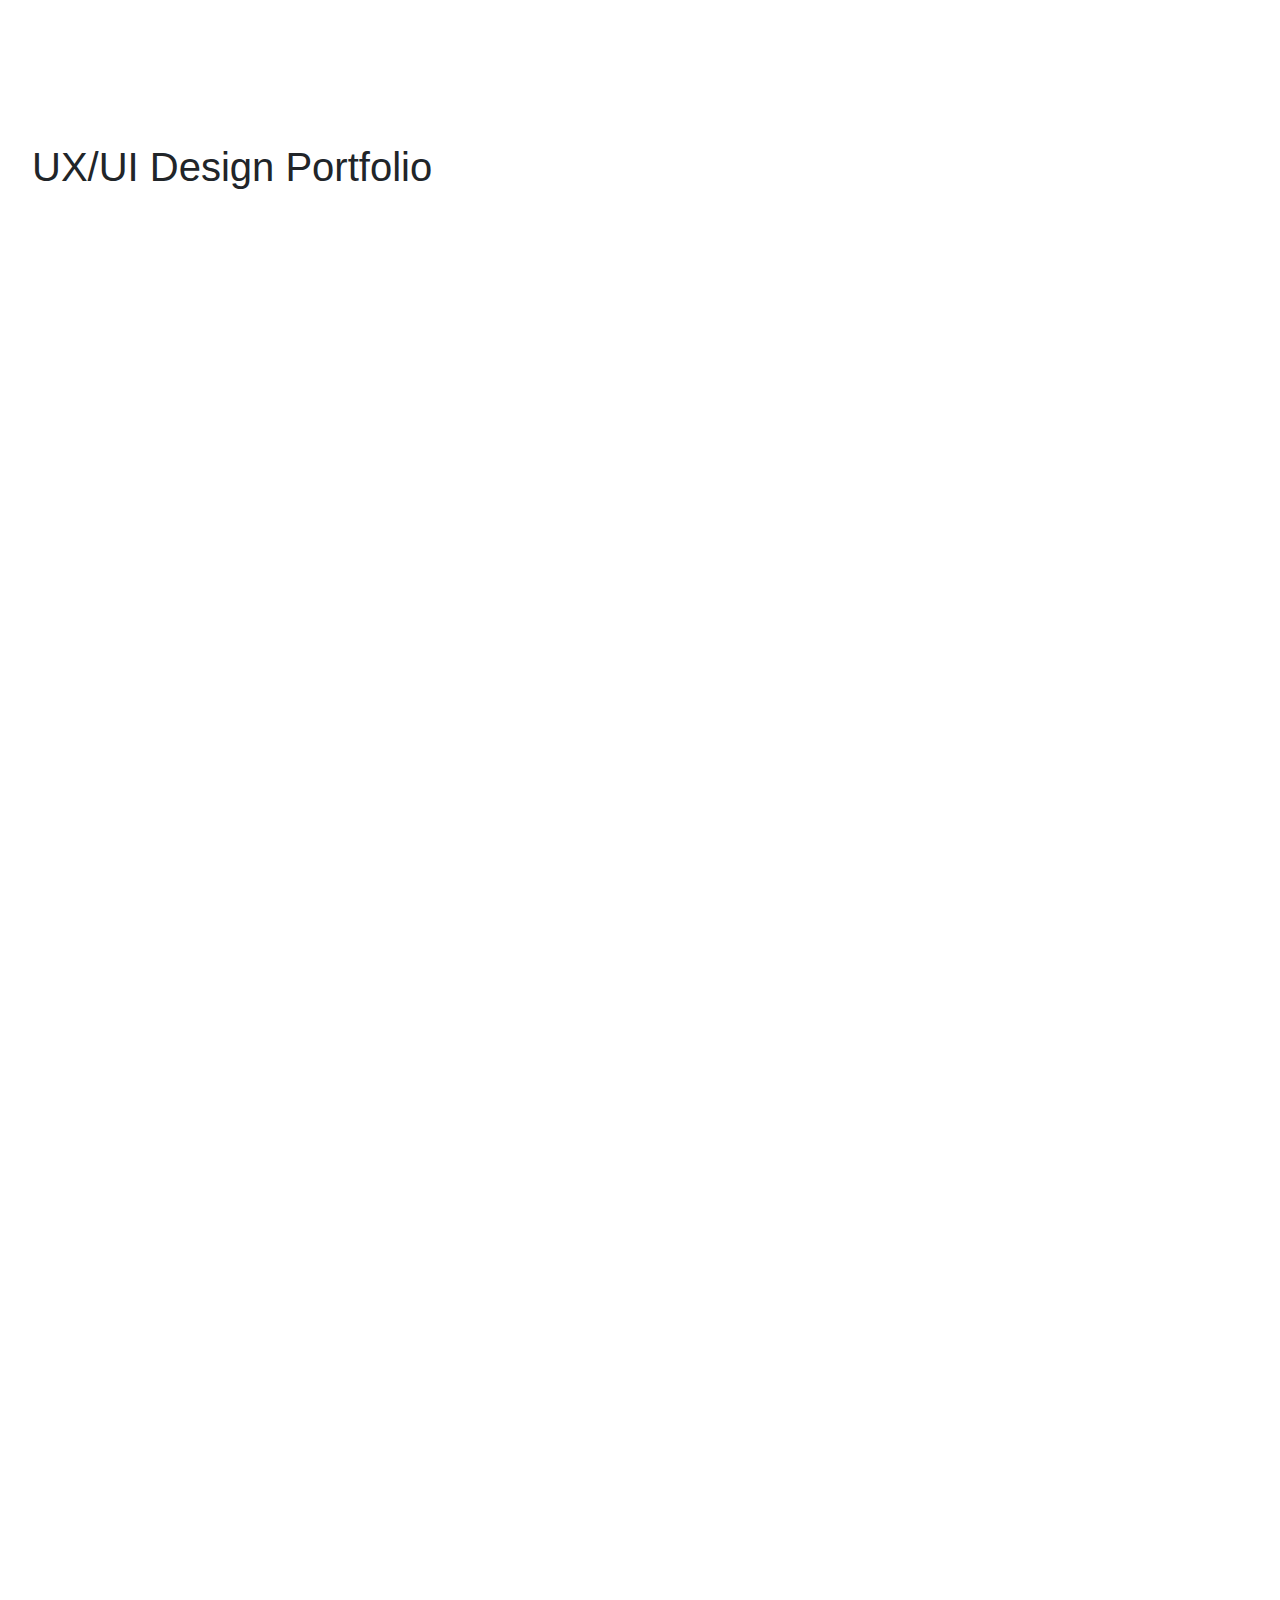
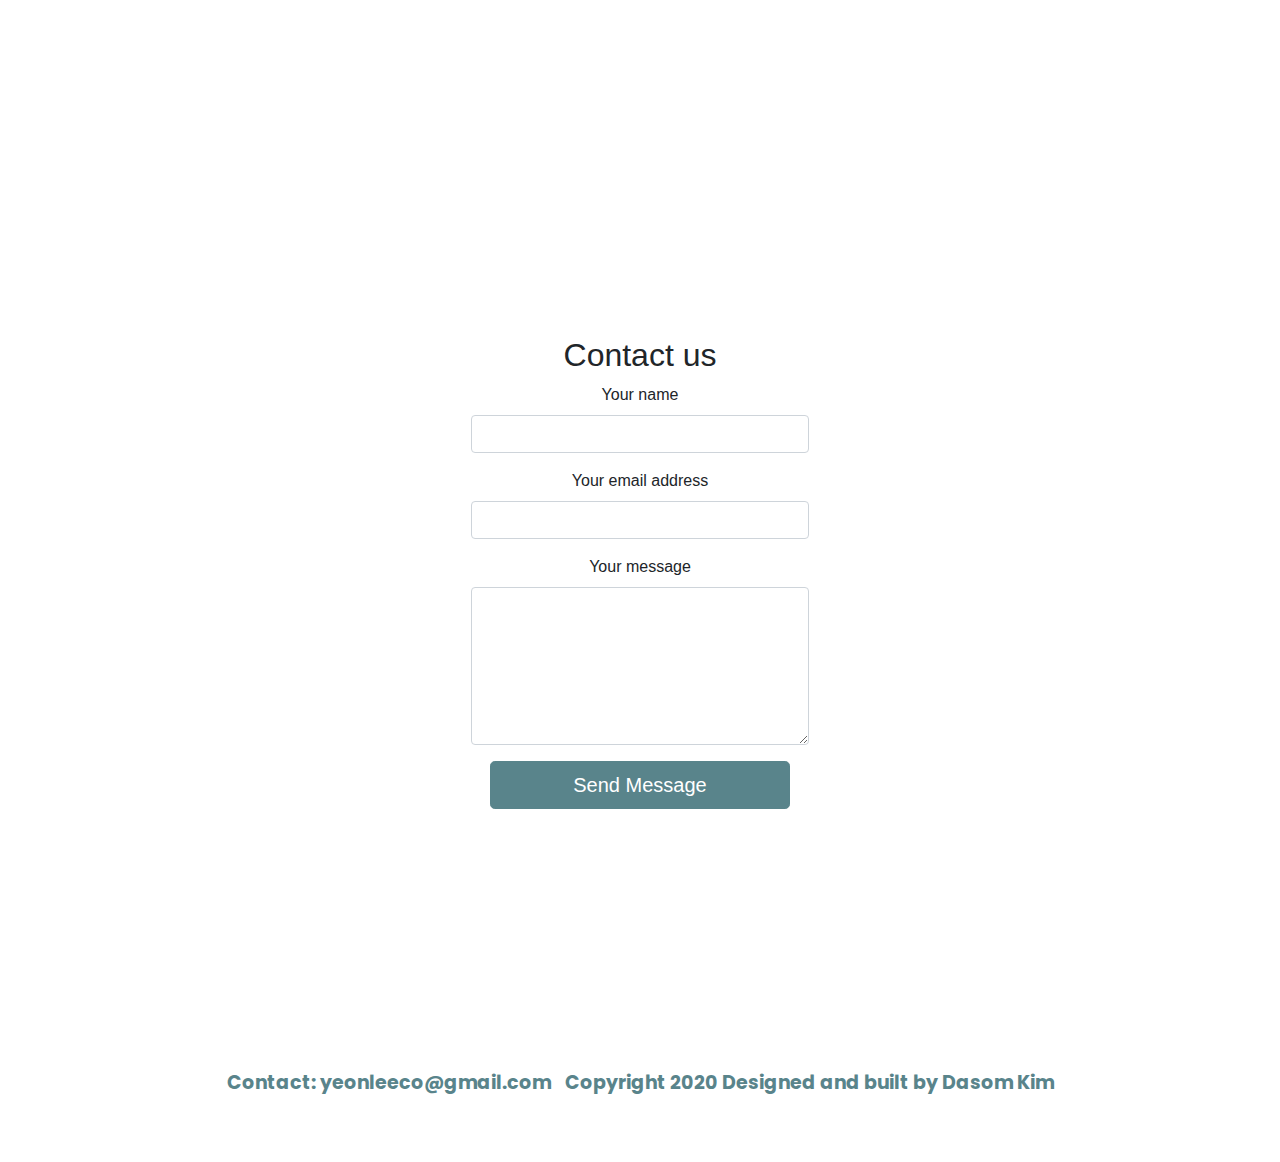
==== commit 5019c121: "Add files via upload" ====
--- a/index.html
+++ b/index.html
@@ -1,7 +1,7 @@
 <!DOCTYPE html>
 <html lang="en">
 
-<head>
+<head> 
     <meta charset="UTF-8">
     <meta name="viewport" content="width=device-width, initial-scale=1.0">
     <meta name="author" content="Dasom Kim">
@@ -23,9 +23,10 @@
 
         <nav class="navbar navbar-expand-lg">
             <ul>
+                
+                <li class="nav-item"><a class="nav-link" href="#about_me">About me</a></li>
                 <li class="nav-item"><a class="nav-link" href="#project">Portfolio</a></li>
                 <li class="nav-item"><a class="nav-link" href="/resume.html">Resume</a></li>
-                <li class="nav-item"><a class="nav-link" href="#about_me">About me</a></li>
             </ul>
         </nav> 
 
@@ -118,7 +119,7 @@
         <div id="fcf-form">
         <h2>Contact us</h2>
     
-        <form id="fcf-form-id" class="fcf-form-class" method="post" action="contact-form-process.php">
+        <form id="fcf-form-id" class="fcf-form-class" action="https://formspree.io/f/mjvpaypl" method="POST">
             
             <div class="fcf-form-group">
                 <label for="Name" class="fcf-label">Your name</label>
@@ -142,7 +143,7 @@
             </div>
     
             <div class="fcf-form-group">
-                <button type="submit" id="fcf-button" class="fcf-btn fcf-btn-primary fcf-btn-lg fcf-btn-block">Send Message</button>
+                <a href="mailto:yeonleeco@gmail.com"><button type="submit" id="fcf-button" class="fcf-btn fcf-btn-primary fcf-btn-lg fcf-btn-block">Send Message</button></a>
             </div>  
         </form>
         </div>
--- a/index.css
+++ b/index.css
@@ -452,14 +452,151 @@
 
 
 /*Real Estate*/
-
-
-
-
-
-
-
-
+.col-lg-12 {
+    height: 820px;
+    z-index: -2;
+    background-color: #456EA0;
+    }
+
+.pattern-diagonal-lines-md {
+    color: #386296;
+}
+
+
+.loadImg img {
+    width: 15%;
+    position: relative;
+    left: 20%;
+    margin-top: 15vh;
+}
+
+
+.rentIntro {
+    position: relative;
+    float: right;
+    top: 30vh;
+    right: 23%;
+    color: rgba(255, 255, 255, 0.822);
+}
+
+.rentIntro h1 {
+    font-family: 'Oxygen', sans-serif;
+}
+
+.rentIntro h4, p {
+    margin-top: 35px;
+}
+
+.rentIntro p {
+    font-size: 1.3em;
+    line-height: 2em;
+    font-family: 'Merriweather', serif;
+}
+
+.col-sm-12 img {
+    width: 50%;
+    position: relative;
+    left: 25%;
+    padding: 40px;
+    margin-top: 3vh;
+}
+
+.second img {
+    width: 70%;
+    left: 15%;
+}
+
+.third img {
+    left: 7%;
+    width: 45%;
+}
+
+.paragraph {
+    font-family: 'Poppins', sans-serif;
+    font-weight: 700;
+    color: rgb(49, 49, 49);
+    font-size: 1em;
+    letter-spacing: .1em;
+    line-height: 2em;
+}
+
+.text-center {
+    width: 42%;
+    margin: 0 auto;
+}
+
+.right-text {
+    position: relative;
+    margin-left: 45vw;
+    margin-top: -61vh;
+    font-size: 1.2em;
+}
+
+.fourth {
+    margin-top: 45vh;
+}
+
+.fourth p {
+    text-align: center;
+    font-size: 2em;
+}
+
+.fourth img {
+    position: relative;
+    width: 70%;
+    left: 15%;
+}
+
+
+.fifth img {
+    position: relative;
+    width: 42%;
+    right: -49%;
+    top: -25vh;
+}
+
+.fifth {
+    margin-top: 5vh;
+}
+
+.text-left {
+    color: white;
+    position: relative;
+    margin-left: 8vw;
+    top: 13vw;
+    line-height: 2.5em;
+    font-size: 1.25em;
+}
+
+.sixth img {
+    width: 59%;
+    position: relative;
+    left: -30px;
+    margin-top: 10vh;
+}
+
+.sixth {
+    margin-top: 5vh;
+}
+
+.sixth p {
+    font-size: 1em;
+}
+
+.seventh {
+    margin-top: 35vh;
+    height: 700px;
+}
+
+.seventh h2 {
+    text-align: center;
+}
+
+.seventh img {
+    position: relative;
+    left: 30%;
+    top: 7vh;
+}
 
 
 @media screen and (max-width: 820px) {
